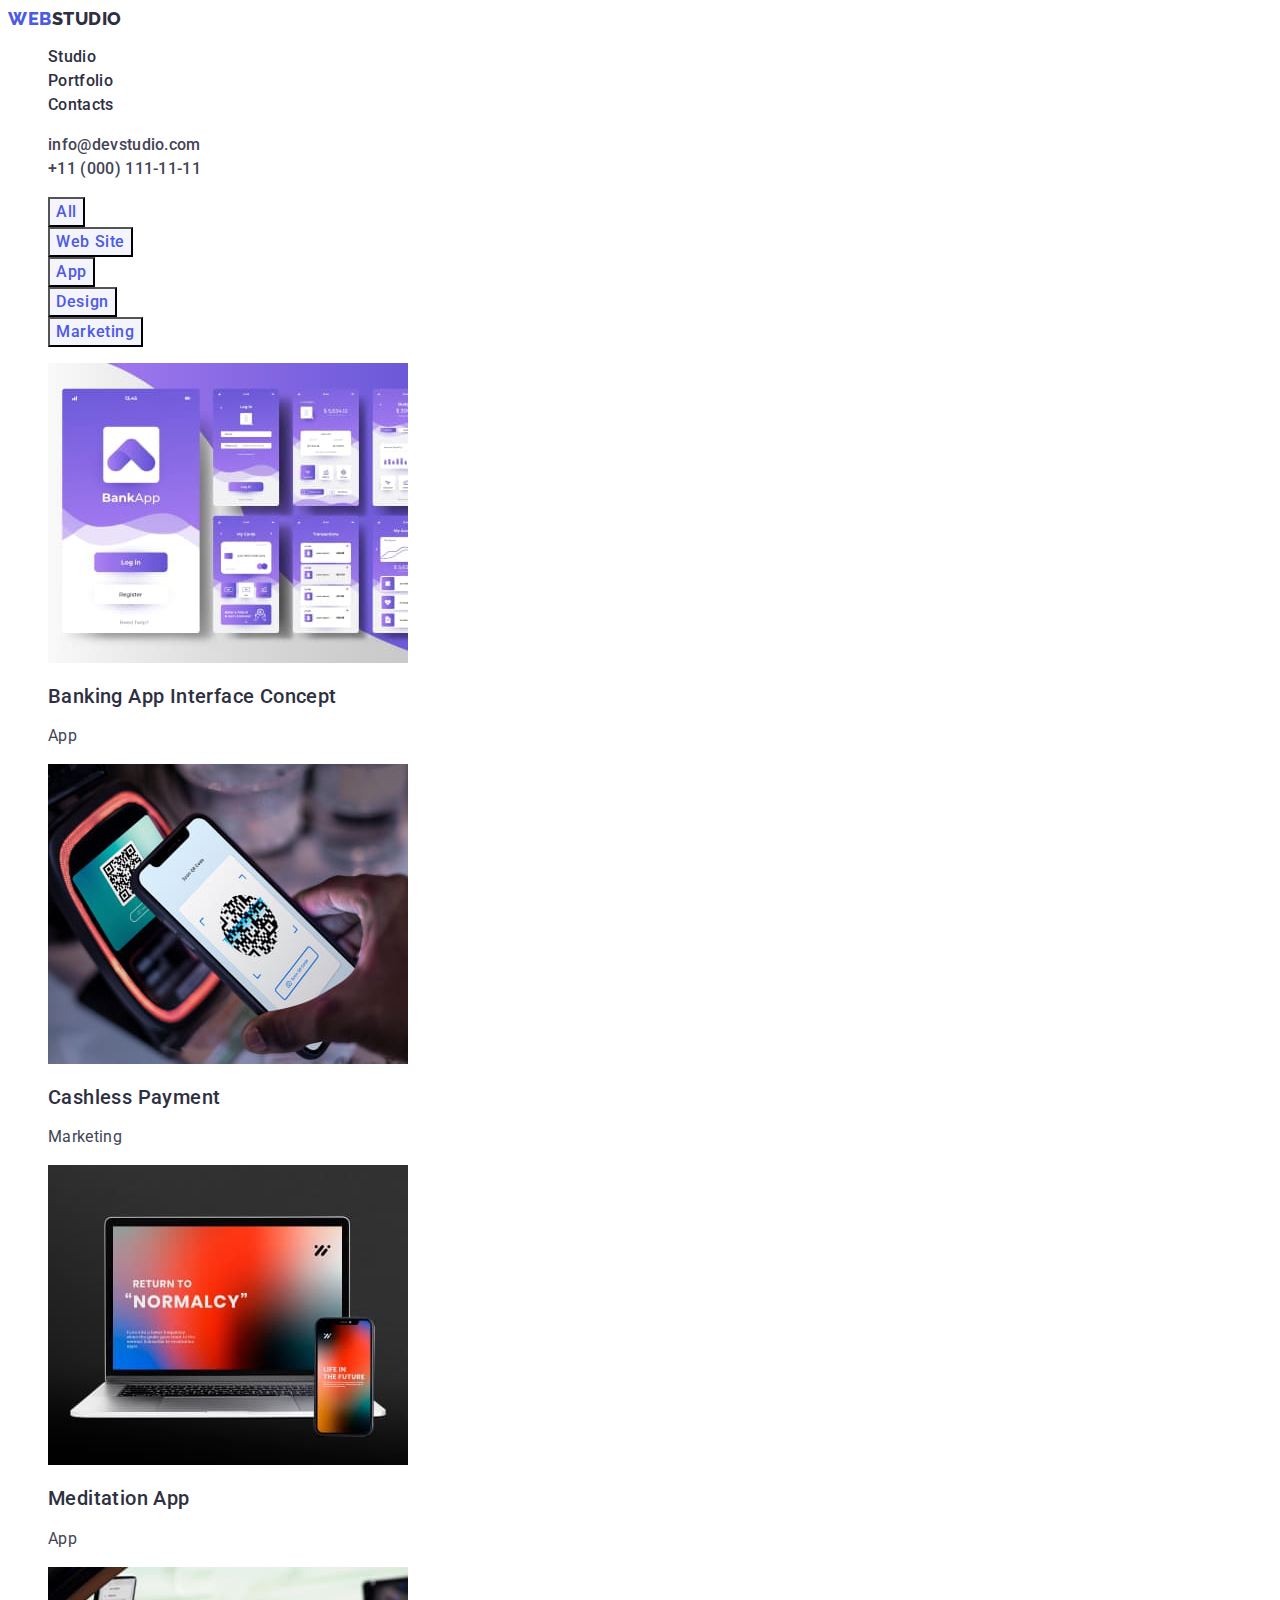
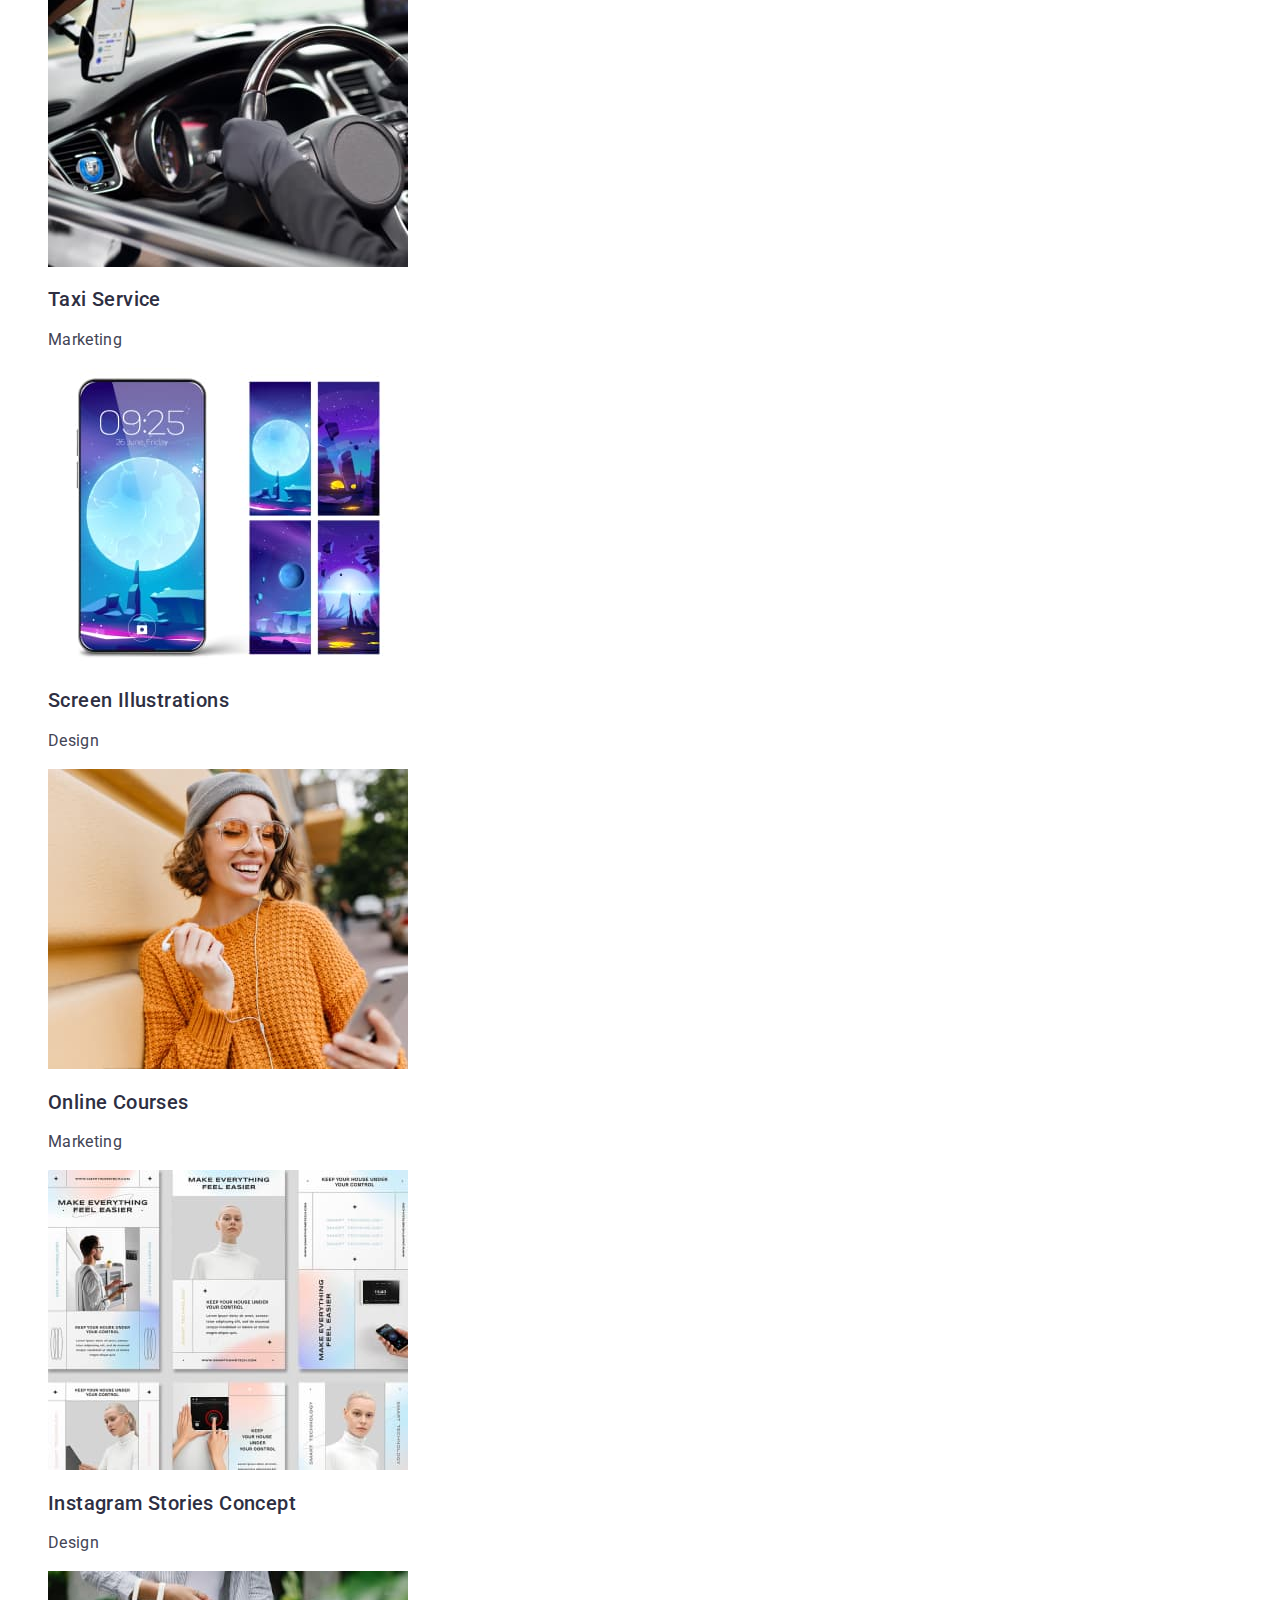
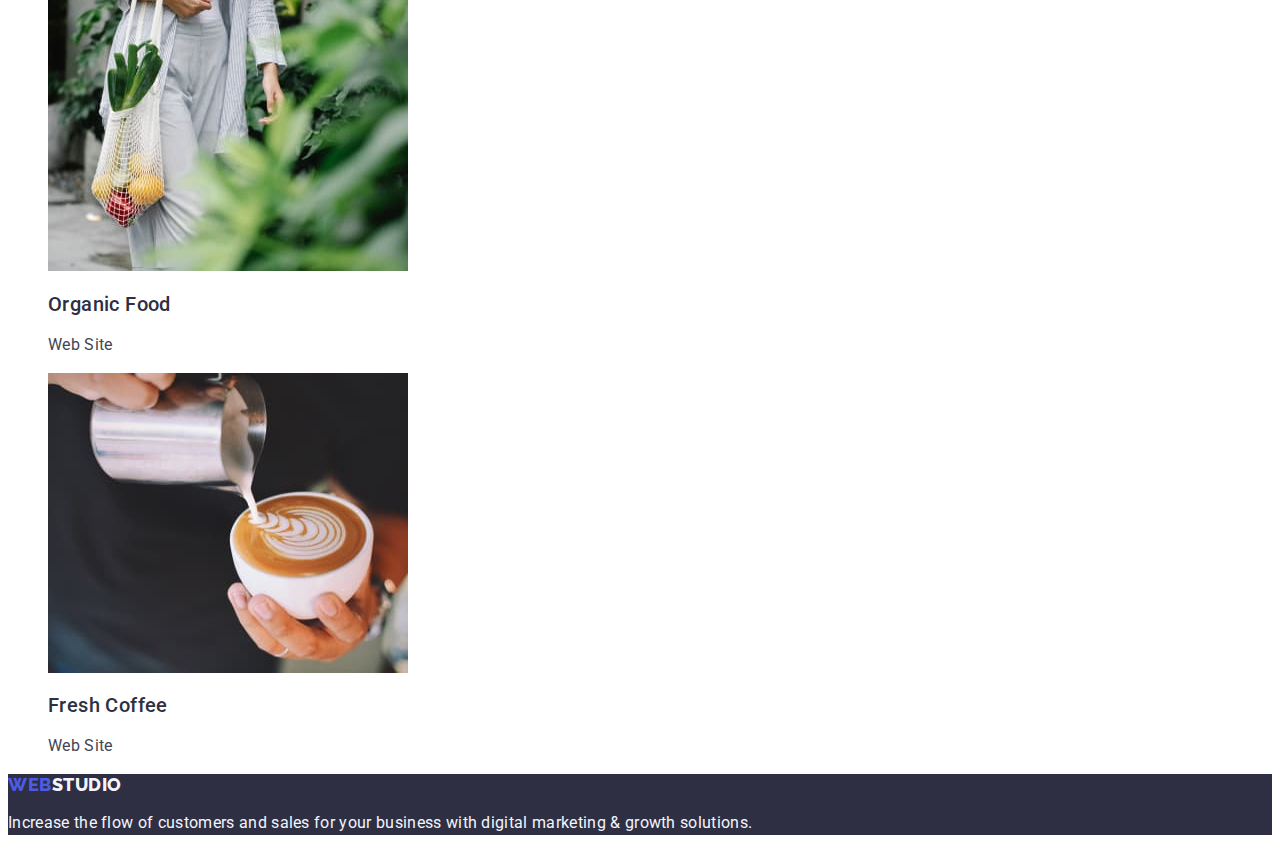
==== portfolio.html @ 26494730 "Initial commit" ====
<!DOCTYPE html>
 <html lang="en">

<head>
    <meta charset="UTF-8">
    <meta http-equiv="X-UA-Compatible" content="IE=edge">
    <meta name="viewport" content="width=device-width, initial-scale=1.0">
    <title>WebStudio</title>
    <link rel="stylesheet" href="./css/styles.css">
    <link rel="preconnect" href="https://fonts.googleapis.com">
    <link rel="preconnect" href="https://fonts.gstatic.com" crossorigin>
    <link
        href="https://fonts.googleapis.com/css2?family=Raleway:wght@800&family=Roboto:wght@400;500;700;900&display=swap"
        rel="stylesheet">
</head>

<body>
    <header>
        <nav>
            <a class="logotip link" href="./index.html">Web<span class="logotip-part-two">Studio</span></a>

            <ul class="list">
                <li>
                    <a class="menu-header link" href="./index.html">Studio</a>
                </li>
                <li>
                    <a class="menu-header link" href="./portfolio.html">Portfolio</a>
                </li>
                <li>
                    <a class="menu-header link" href="">Contacts</a>
                </li>
            </ul>
        </nav>

        <address class="kontakts">
            <ul class="list">
                <li>
                    <a class="kontakts-mail link menu-header" href="mailto:info@devstudio.com">info@devstudio.com</a>
                </li>
                <li>
                    <a class="kontakts-mail link menu-header" href="tel:+110001111111">+11 (000) 111-11-11</a>
                </li>
            </ul>
        </address>

    </header>

    <main>
        <section>
            <h1 hidden>Portfolio</h1>

            <ul class="list">
                <li><button class="button-tip" type="button">All</button></li>
                <li><button class="button-tip" type="button">Web Site</button></li>
                <li><button class="button-tip" type="button">App</button></li>
                <li><button class="button-tip" type="button">Design</button></li>
                <li><button class="button-tip" type="button">Marketing</button></li>
            </ul>

            <ul class="list">
                <li>
                    <a class="link" href="">
                    <img src="./images/img-1.jpg" width="360" alt="Banking App Interface Concept">
                    <h2 class="zagolov-three">Banking App Interface Concept</h2>
                    <p class="desk-portfolio">App</p>
                    </a>

                </li>
                <li>
                    <a class="link" href="">
                    <img src="./images/img-2.jpg" width="360" alt="Cashless Payment">
                    <h2 class="zagolov-three">Cashless Payment</h2>
                    <p class="desk-portfolio">Marketing</p>
                    </a>
                </li>
                <li>
                    <a class="link" href="">
                    <img src="./images/img-3.jpg" width="360" alt="Meditation App">
                    <h2 class="zagolov-three">Meditation App</h2>
                    <p class="desk-portfolio">App</p>
                    </a>
                </li>
                <li>
                    <a class="link" href="">
                    <img src="./images/img-4.jpg" width="360" alt="Taxi Service">
                    <h2 class="zagolov-three">Taxi Service</h2>
                    <p class="desk-portfolio">Marketing</p>
                    </a>
                </li>
                <li>
                    <a class="link" href="">
                    <img src="./images/img-5.jpg" width="360" alt="Screen Illustrations">
                    <h2 class="zagolov-three">Screen Illustrations</h2>
                    <p class="desk-portfolio">Design</p>
                    </a>
                </li>
                <li>
                    <a class="link" href="">
                    <img src="./images/img-6.jpg" width="360" alt="Online Courses">
                    <h2 class="zagolov-three">Online Courses</h2>
                    <p class="desk-portfolio">Marketing</p>
                    </a>
                </li>
                <li>
                    <a class="link" href="">
                    <img src="./images/img-7.jpg" width="360" alt="Instagram Stories Concept">
                    <h2 class="zagolov-three">Instagram Stories Concept</h2>
                    <p class="desk-portfolio">Design</p>
                    </a>
                </li>
                <li>
                    <a class="link" href="">
                    <img src="./images/img-8.jpg" width="360" alt="Organic Food">
                    <h2 class="zagolov-three">Organic Food</h2>
                    <p class="desk-portfolio">Web Site</p>
                    </a>
                </li>
                <li>
                    <a class="link" href="">
                    <img src="./images/img-9.jpg" width="360" alt="Fresh Coffee">
                    <h2 class="zagolov-three">Fresh Coffee</h2>
                    <p class="desk-portfolio">Web Site</p>
                   </a>
                </li>
            </ul>
        </section>
        
    </main>

    <footer class="footer">
        <a class="footer-logo link" href="./index.html">Web<span class="logo-footer-part-two">Studio</span></a>
        <p class="footer-text">
            Increase the flow of customers and sales for your business with digital marketing & growth solutions.
        </p>
    </footer>
</body>

</html>
---- css/styles.css ----
body {
  font-family: 'Roboto', sans-serif;
  background-color: #ffffff;
  color: var(--bc-text-deck);
}
:root {
  --logo-color1: #4d5ae5;
  --logo-color2: #2e2f42;
  --brand-color: #2e2f42;
  --bc-button: #f4f4fd;
  --bc-button-fover: #404bbf;
  --bc-button-text: #4d5ae5;
  --bc-button-text-hover: #ffffff;
  --background-footer-color: #2e2f42;
  --bc-footer-text: #f4f4fd;
  --bc-text-deck: #434455;
}
.list {
  list-style: none;
}
.link {
  text-decoration: none;
}

.logotip {
  color: var(--logo-color1);
  font-family: 'Raleway', sans-serif;
  font-style: normal;
  font-weight: 800;
  font-size: 18px;
  line-height: 1.17;
  letter-spacing: 0.03em;
  text-transform: uppercase;
}
.logotip-part-two {
  color: var(--logo-color2);
}

.menu-header {
  font-weight: 500;
  font-size: 16px;
  line-height: 1.5;
  letter-spacing: 0.02em;
  color: var(--brand-color);
}
.menu-header:hover,
.menu-header:focus {
  color: #404bbf;
}
.kontakts {
  font-style: normal;
}
.kontakts-mail {
  font-size: 16px;
  line-height: 1.5;
  letter-spacing: 0.02em;
  color: #434455;
}
.section-zakaz-service {
  background-color: var(--brand-color);
}
.zagolov-first {
  font-size: 56px;
  line-height: 1.07;
  text-align: center;
  letter-spacing: 0.02em;
  color: #ffffff;
}
.zagolov-two {
  font-size: 36px;
  line-height: 1.11;
  text-align: center;
  letter-spacing: 0.02em;
  text-transform: capitalize;
  color: var(--brand-color);
}
.button-main {
  background-color: #4d5ae5;
  font-family: 'Roboto', sans-serif;
  font-weight: 500;
  font-size: 16px;
  line-height: 1.5;
  letter-spacing: 0.04em;
  color: #ffffff;
}
.button-main:hover,
.button-main:focus {
  background-color: var(--bc-button-fover);
  cursor: pointer;
}
.zagolov-three {
  font-weight: 500;
  font-size: 20px;
  line-height: 1.2;
  letter-spacing: 0.02em;
  color: var(--brand-color);
}
.features-desc {
  font-size: 16px;
  line-height: 1.5;
  letter-spacing: 0.02em;
  color: var(--bc-text-deck);
}
.section-team {
  background-color: var(--bc-button);
}
.team-head {
  font-size: 36px;
  line-height: 1.11;
  text-align: center;
  letter-spacing: 0.02em;
  text-transform: capitalize;
  color: var(--brand-color);
}

.button-tip {
  font-family: 'Roboto', sans-serif;
  font-weight: 500;
  font-size: 16px;
  line-height: 1.5;
  letter-spacing: 0.04em;
  color: var(--bc-button-text);
  background-color: var(--bc-button);
}
.team-fon {
  background-color: #ffffff;
}
.button-tip:hover,
.button-tip:focus {
  color: var(--bc-button-text-hover);
  background-color: var(--bc-button-fover);
  cursor: pointer;
}

.desk-portfolio {
  font-size: 16px;
  line-height: 1.5;
  letter-spacing: 0.02em;
  color: var(--bc-text-deck);
}
.footer {
  background-color: var(--background-footer-color);
}
.footer-logo {
  font-family: 'Raleway', sans-serif;
  font-weight: 800;
  font-size: 18px;
  line-height: 1.17;
  letter-spacing: 0.03em;
  text-transform: uppercase;
  color: var(--logo-color1);
}
.logo-footer-part-two {
  color: var(--bc-footer-text);
}
.footer-text {
  line-height: 1.5;
  letter-spacing: 0.02em;
  color: var(--bc-footer-text);
}
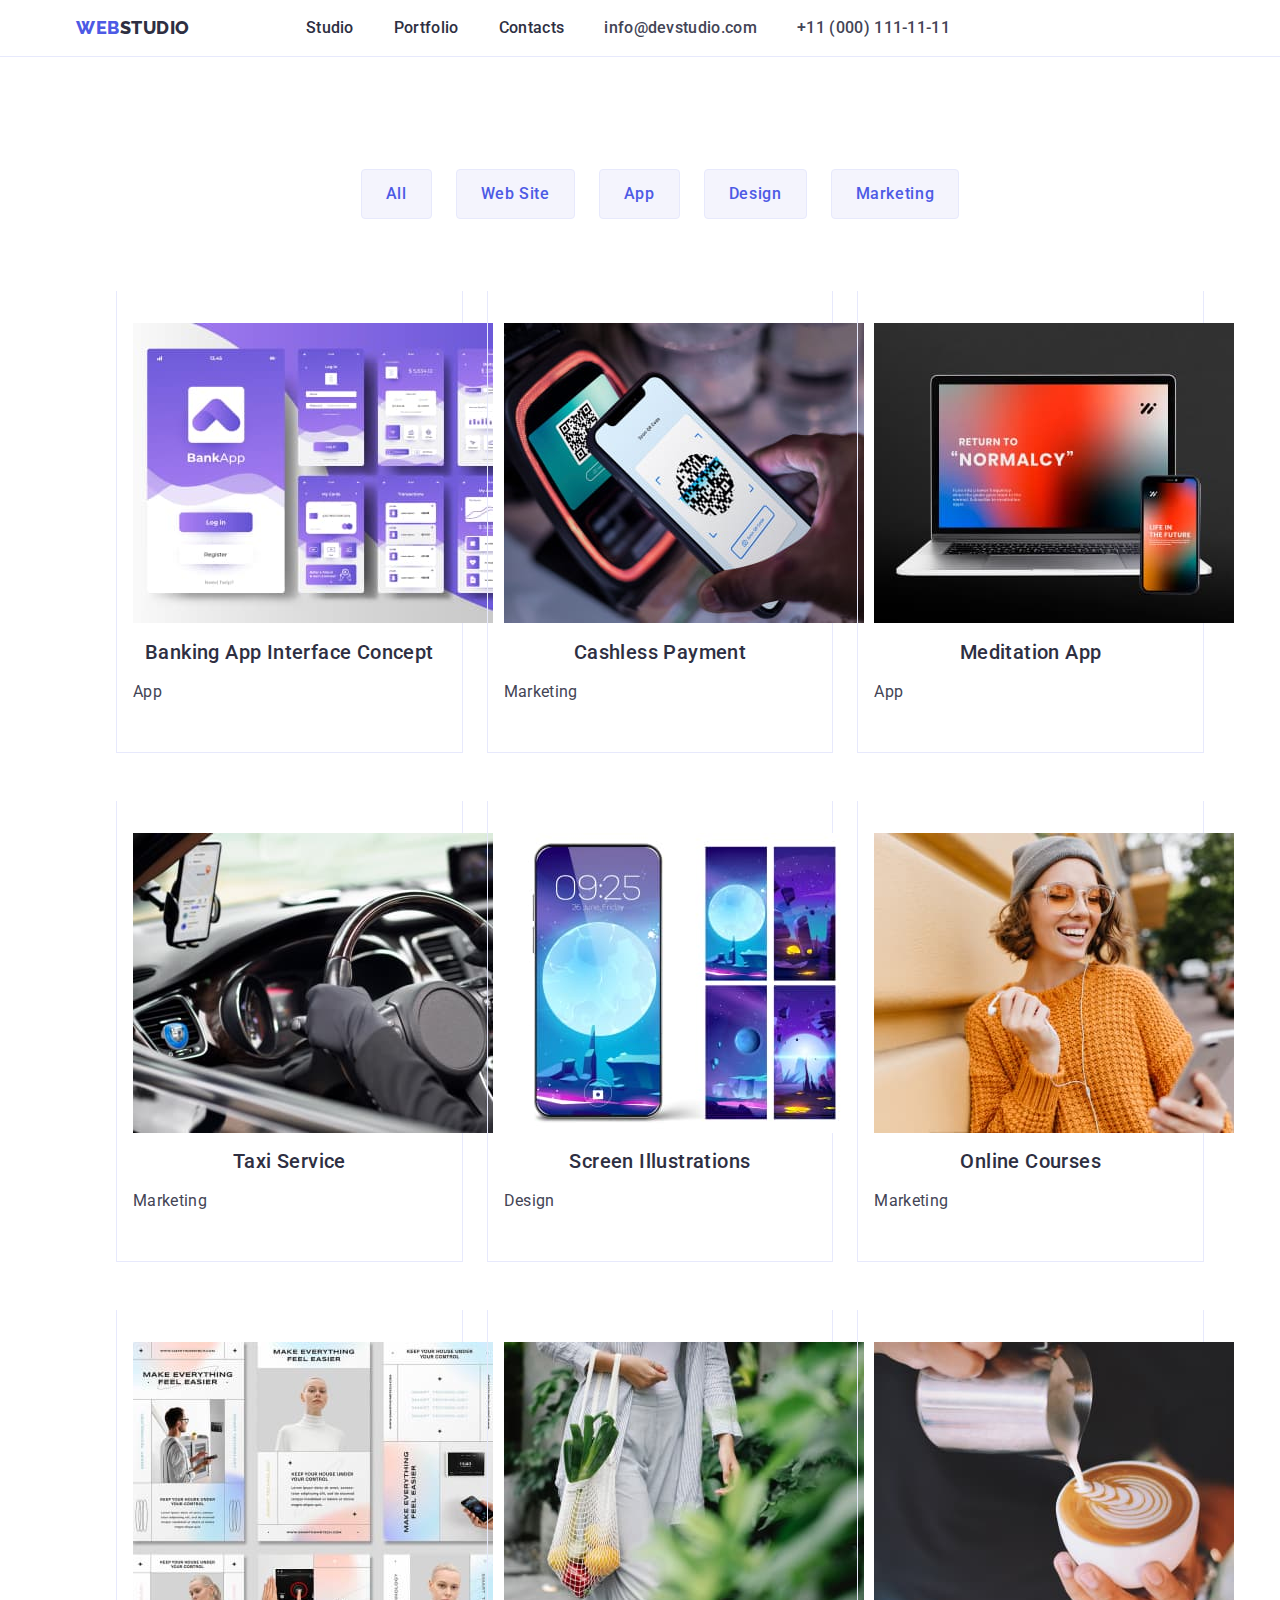
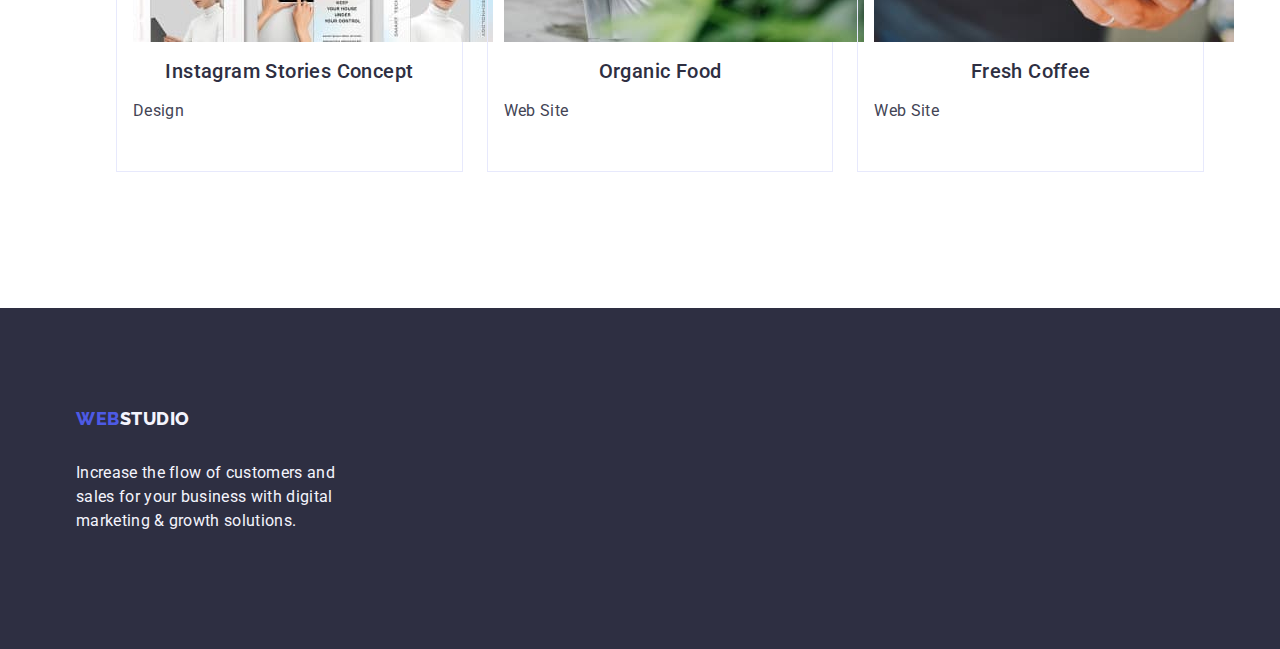
==== commit d8055dd3: "1" ====
--- a/portfolio.html
+++ b/portfolio.html
@@ -6,50 +6,54 @@
     <meta http-equiv="X-UA-Compatible" content="IE=edge">
     <meta name="viewport" content="width=device-width, initial-scale=1.0">
     <title>WebStudio</title>
+    <link rel="stylesheet" href="https://cdnjs.cloudflare.com/ajax/libs/modern-normalize/2.0.0/modern-normalize.min.css">
     <link rel="stylesheet" href="./css/styles.css">
     <link rel="preconnect" href="https://fonts.googleapis.com">
     <link rel="preconnect" href="https://fonts.gstatic.com" crossorigin>
-    <link
-        href="https://fonts.googleapis.com/css2?family=Raleway:wght@800&family=Roboto:wght@400;500;700;900&display=swap"
+    <link href="https://fonts.googleapis.com/css2?family=Raleway:wght@800&family=Roboto:wght@400;500;700;900&display=swap"
         rel="stylesheet">
 </head>
 
 <body>
-    <header>
-        <nav>
-            <a class="logotip link" href="./index.html">Web<span class="logotip-part-two">Studio</span></a>
-
-            <ul class="list">
-                <li>
-                    <a class="menu-header link" href="./index.html">Studio</a>
-                </li>
-                <li>
-                    <a class="menu-header link" href="./portfolio.html">Portfolio</a>
-                </li>
-                <li>
-                    <a class="menu-header link" href="">Contacts</a>
-                </li>
-            </ul>
-        </nav>
-
-        <address class="kontakts">
-            <ul class="list">
-                <li>
-                    <a class="kontakts-mail link menu-header" href="mailto:info@devstudio.com">info@devstudio.com</a>
-                </li>
-                <li>
-                    <a class="kontakts-mail link menu-header" href="tel:+110001111111">+11 (000) 111-11-11</a>
-                </li>
-            </ul>
-        </address>
-
+    <header class="header">
+        <div class="header-div container">
+            <nav class="header-div-nav">
+                <a class="logotip link" href="./index.html">Web<span class="logotip-part-two">Studio</span></a>
+    
+                <ul class="menu-main list">
+                    <li>
+                        <a class="menu-header link" href="./index.html">Studio</a>
+                    </li>
+                    <li>
+                        <a class="menu-header link" href="./portfolio.html">Portfolio</a>
+                    </li>
+                    <li>
+                        <a class="menu-header link" href="">Contacts</a>
+                    </li>
+                </ul>
+            </nav>
+    
+            <address class="kontakts">
+                <ul class="menu-main list">
+                    <li>
+                        <a class="kontakts-mail link menu-header" href="mailto:info@devstudio.com">info@devstudio.com</a>
+                    </li>
+                    <li>
+                        <a class="kontakts-mail link menu-header" href="tel:+110001111111">+11 (000) 111-11-11</a>
+                    </li>
+                </ul>
+            </address>
+        </div>
     </header>
 
     <main>
-        <section>
-            <h1 hidden>Portfolio</h1>
+        <section class="section-portfolio">
+            <div class="container">
 
-            <ul class="list">
+           
+            <h1 class="visually-hidden">Portfolio</h1>
+
+            <ul class="section-portfolio-filtr list">
                 <li><button class="button-tip" type="button">All</button></li>
                 <li><button class="button-tip" type="button">Web Site</button></li>
                 <li><button class="button-tip" type="button">App</button></li>
@@ -57,81 +61,102 @@
                 <li><button class="button-tip" type="button">Marketing</button></li>
             </ul>
 
-            <ul class="list">
-                <li>
+            <ul class="portfolio-list list">
+                <li class="portfolio-list-li">
                     <a class="link" href="">
+                        <div class="portfolio-link">
                     <img src="./images/img-1.jpg" width="360" alt="Banking App Interface Concept">
                     <h2 class="zagolov-three">Banking App Interface Concept</h2>
                     <p class="desk-portfolio">App</p>
+                    </div>
                     </a>
 
                 </li>
-                <li>
+                <li class="portfolio-list-li">
                     <a class="link" href="">
+                        <div class="portfolio-link">
                     <img src="./images/img-2.jpg" width="360" alt="Cashless Payment">
                     <h2 class="zagolov-three">Cashless Payment</h2>
                     <p class="desk-portfolio">Marketing</p>
+                    </div>
                     </a>
                 </li>
-                <li>
+                <li class="portfolio-list-li">
                     <a class="link" href="">
+                        <div class="portfolio-link">
                     <img src="./images/img-3.jpg" width="360" alt="Meditation App">
                     <h2 class="zagolov-three">Meditation App</h2>
                     <p class="desk-portfolio">App</p>
+                    </div>
                     </a>
                 </li>
-                <li>
+                <li class="portfolio-list-li">
                     <a class="link" href="">
+                        <div class="portfolio-link">
                     <img src="./images/img-4.jpg" width="360" alt="Taxi Service">
                     <h2 class="zagolov-three">Taxi Service</h2>
                     <p class="desk-portfolio">Marketing</p>
+                    </div>
                     </a>
                 </li>
-                <li>
+                <li class="portfolio-list-li">
                     <a class="link" href="">
+                        <div class="portfolio-link">
                     <img src="./images/img-5.jpg" width="360" alt="Screen Illustrations">
                     <h2 class="zagolov-three">Screen Illustrations</h2>
                     <p class="desk-portfolio">Design</p>
+                    </div>
                     </a>
                 </li>
-                <li>
+                <li class="portfolio-list-li">
                     <a class="link" href="">
+                        <div class="portfolio-link">
                     <img src="./images/img-6.jpg" width="360" alt="Online Courses">
                     <h2 class="zagolov-three">Online Courses</h2>
                     <p class="desk-portfolio">Marketing</p>
+                    </div>
                     </a>
                 </li>
-                <li>
+                <li class="portfolio-list-li">
                     <a class="link" href="">
+                        <div class="portfolio-link">
                     <img src="./images/img-7.jpg" width="360" alt="Instagram Stories Concept">
                     <h2 class="zagolov-three">Instagram Stories Concept</h2>
                     <p class="desk-portfolio">Design</p>
+                    </div>
                     </a>
                 </li>
-                <li>
+                <li class="portfolio-list-li">
                     <a class="link" href="">
+                        <div class="portfolio-link">
                     <img src="./images/img-8.jpg" width="360" alt="Organic Food">
                     <h2 class="zagolov-three">Organic Food</h2>
                     <p class="desk-portfolio">Web Site</p>
+                    </div>
                     </a>
                 </li>
-                <li>
+                <li class="portfolio-list-li">
                     <a class="link" href="">
+                        <div class="portfolio-link">
                     <img src="./images/img-9.jpg" width="360" alt="Fresh Coffee">
                     <h2 class="zagolov-three">Fresh Coffee</h2>
                     <p class="desk-portfolio">Web Site</p>
+                    </div>
                    </a>
                 </li>
             </ul>
+            </div>  
         </section>
         
     </main>
 
     <footer class="footer">
-        <a class="footer-logo link" href="./index.html">Web<span class="logo-footer-part-two">Studio</span></a>
-        <p class="footer-text">
-            Increase the flow of customers and sales for your business with digital marketing & growth solutions.
-        </p>
+        <div class="container">
+            <a class="footer-logo link" href="./index.html">Web<span class="logo-footer-part-two">Studio</span></a>
+            <p class="footer-text">
+                Increase the flow of customers and sales for your business with digital marketing & growth solutions.
+            </p>
+        </div>
     </footer>
 </body>
 
--- a/css/styles.css
+++ b/css/styles.css
@@ -15,13 +15,35 @@
   --bc-footer-text: #f4f4fd;
   --bc-text-deck: #434455;
 }
+img {
+  display: block;
+}
 .list {
   list-style: none;
 }
 .link {
   text-decoration: none;
 }
-
+.container {
+  width: 1158px;
+  margin: 0 auto;
+  padding: 0 15px;
+}
+/**
+  |============================
+  | header
+  |============================
+*/
+.header {
+  border-bottom: 1px solid #e7e9fc;
+}
+.header-div {
+  display: flex;
+}
+.header-div-nav {
+  display: flex;
+  align-items: center;
+}
 .logotip {
   color: var(--logo-color1);
   font-family: 'Raleway', sans-serif;
@@ -31,17 +53,22 @@
   line-height: 1.17;
   letter-spacing: 0.03em;
   text-transform: uppercase;
+  margin-right: 76px;
 }
 .logotip-part-two {
   color: var(--logo-color2);
 }
-
+.menu-main {
+  display: flex;
+  gap: 40px;
+}
 .menu-header {
   font-weight: 500;
   font-size: 16px;
   line-height: 1.5;
   letter-spacing: 0.02em;
   color: var(--brand-color);
+  padding: 24px 0;
 }
 .menu-header:hover,
 .menu-header:focus {
@@ -56,8 +83,15 @@
   letter-spacing: 0.02em;
   color: #434455;
 }
+
+/**
+  |============================
+  | First section
+  |============================
+*/
 .section-zakaz-service {
   background-color: var(--brand-color);
+  padding: 188px 0;
 }
 .zagolov-first {
   font-size: 56px;
@@ -65,15 +99,9 @@
   text-align: center;
   letter-spacing: 0.02em;
   color: #ffffff;
-}
-.zagolov-two {
-  font-size: 36px;
-  line-height: 1.11;
-  text-align: center;
-  letter-spacing: 0.02em;
-  text-transform: capitalize;
-  color: var(--brand-color);
-}
+  max-width: 496px;
+}
+
 .button-main {
   background-color: #4d5ae5;
   font-family: 'Roboto', sans-serif;
@@ -82,27 +110,106 @@
   line-height: 1.5;
   letter-spacing: 0.04em;
   color: #ffffff;
+  display: block;
+  min-width: 169px;
+  height: 56px;
+  border: none;
+  border-radius: 4px;
+  cursor: pointer;
 }
 .button-main:hover,
 .button-main:focus {
   background-color: var(--bc-button-fover);
   cursor: pointer;
 }
+/**
+  |============================
+  | Second section
+  |============================
+*/
+.section-features {
+  padding: 120px 0;
+}
+.visually-hidden {
+  position: absolute;
+  width: 1px;
+  height: 1px;
+  margin: -1px;
+  border: 0;
+  padding: 0;
+  white-space: nowrap;
+  clip-path: inset(100%);
+  clip: rect(0 0 0 0);
+  overflow: hidden;
+}
+.section-features-list {
+  display: flex;
+  gap: 24px;
+}
+.secfeat-list-li {
+  width: calc((100% - 72px) / 4);
+}
 .zagolov-three {
   font-weight: 500;
   font-size: 20px;
   line-height: 1.2;
   letter-spacing: 0.02em;
   color: var(--brand-color);
+  margin-bottom: 8px;
+  text-align: center;
 }
 .features-desc {
   font-size: 16px;
   line-height: 1.5;
   letter-spacing: 0.02em;
   color: var(--bc-text-deck);
-}
+  text-align: center;
+  margin-bottom: 8px;
+}
+/**
+  |============================
+  | 3 section
+  |============================
+*/
+.section-doing {
+  padding-bottom: 120px;
+}
+.zagolov-two {
+  font-size: 36px;
+  line-height: 1.11;
+  text-align: center;
+  letter-spacing: 0.02em;
+  text-transform: capitalize;
+  color: var(--brand-color);
+  margin-bottom: 72px;
+}
+.section-doing-list {
+  display: flex;
+  gap: 24px;
+}
+.section-doing-list-li {
+  width: calc((100% - 48px) / 3);
+}
+/**
+  |============================
+  | 4 section team
+  |============================
+*/
+
 .section-team {
   background-color: var(--bc-button);
+  padding: 120px 0;
+}
+.section-team-list {
+  display: flex;
+  gap: 24px;
+}
+.section-team-list-li {
+  width: calc((100% - 72px) / 4);
+  border-radius: 0px 0px 4px 4px;
+}
+.team-card {
+  padding: 32px 16px;
 }
 .team-head {
   font-size: 36px;
@@ -112,7 +219,11 @@
   text-transform: capitalize;
   color: var(--brand-color);
 }
-
+/**
+  |============================
+  | 
+  |============================
+*/
 .button-tip {
   font-family: 'Roboto', sans-serif;
   font-weight: 500;
@@ -121,6 +232,9 @@
   letter-spacing: 0.04em;
   color: var(--bc-button-text);
   background-color: var(--bc-button);
+  padding: 12px 24px;
+  border: 1px solid #e7e9fc;
+  border-radius: 4px;
 }
 .team-fon {
   background-color: #ffffff;
@@ -130,6 +244,7 @@
   color: var(--bc-button-text-hover);
   background-color: var(--bc-button-fover);
   cursor: pointer;
+  border: 1px solid transparent;
 }
 
 .desk-portfolio {
@@ -138,7 +253,42 @@
   letter-spacing: 0.02em;
   color: var(--bc-text-deck);
 }
+/**
+  |============================
+  | portfolio
+  |============================
+*/
+.section-portfolio {
+  padding-top: 96px;
+  padding-bottom: 120px;
+}
+.section-portfolio-filtr {
+  display: flex;
+  justify-content: center;
+  gap: 24px;
+  margin-bottom: 72px;
+}
+.portfolio-list {
+  display: flex;
+  flex-wrap: wrap;
+  column-gap: 24px;
+  row-gap: 48px;
+}
+.portfolio-list-li {
+  width: calc((100% - 48px) / 3);
+}
+.portfolio-link {
+  padding: 32px 16px;
+  border: 1px solid #e7e9fc;
+  border-top: none;
+}
+/**
+  |============================
+  | footer
+  |============================
+*/
 .footer {
+  padding: 100px 0;
   background-color: var(--background-footer-color);
 }
 .footer-logo {
@@ -149,6 +299,8 @@
   letter-spacing: 0.03em;
   text-transform: uppercase;
   color: var(--logo-color1);
+  display: inline-block;
+  margin-bottom: 16px;
 }
 .logo-footer-part-two {
   color: var(--bc-footer-text);
@@ -157,4 +309,5 @@
   line-height: 1.5;
   letter-spacing: 0.02em;
   color: var(--bc-footer-text);
-}
+  max-width: 264px;
+}
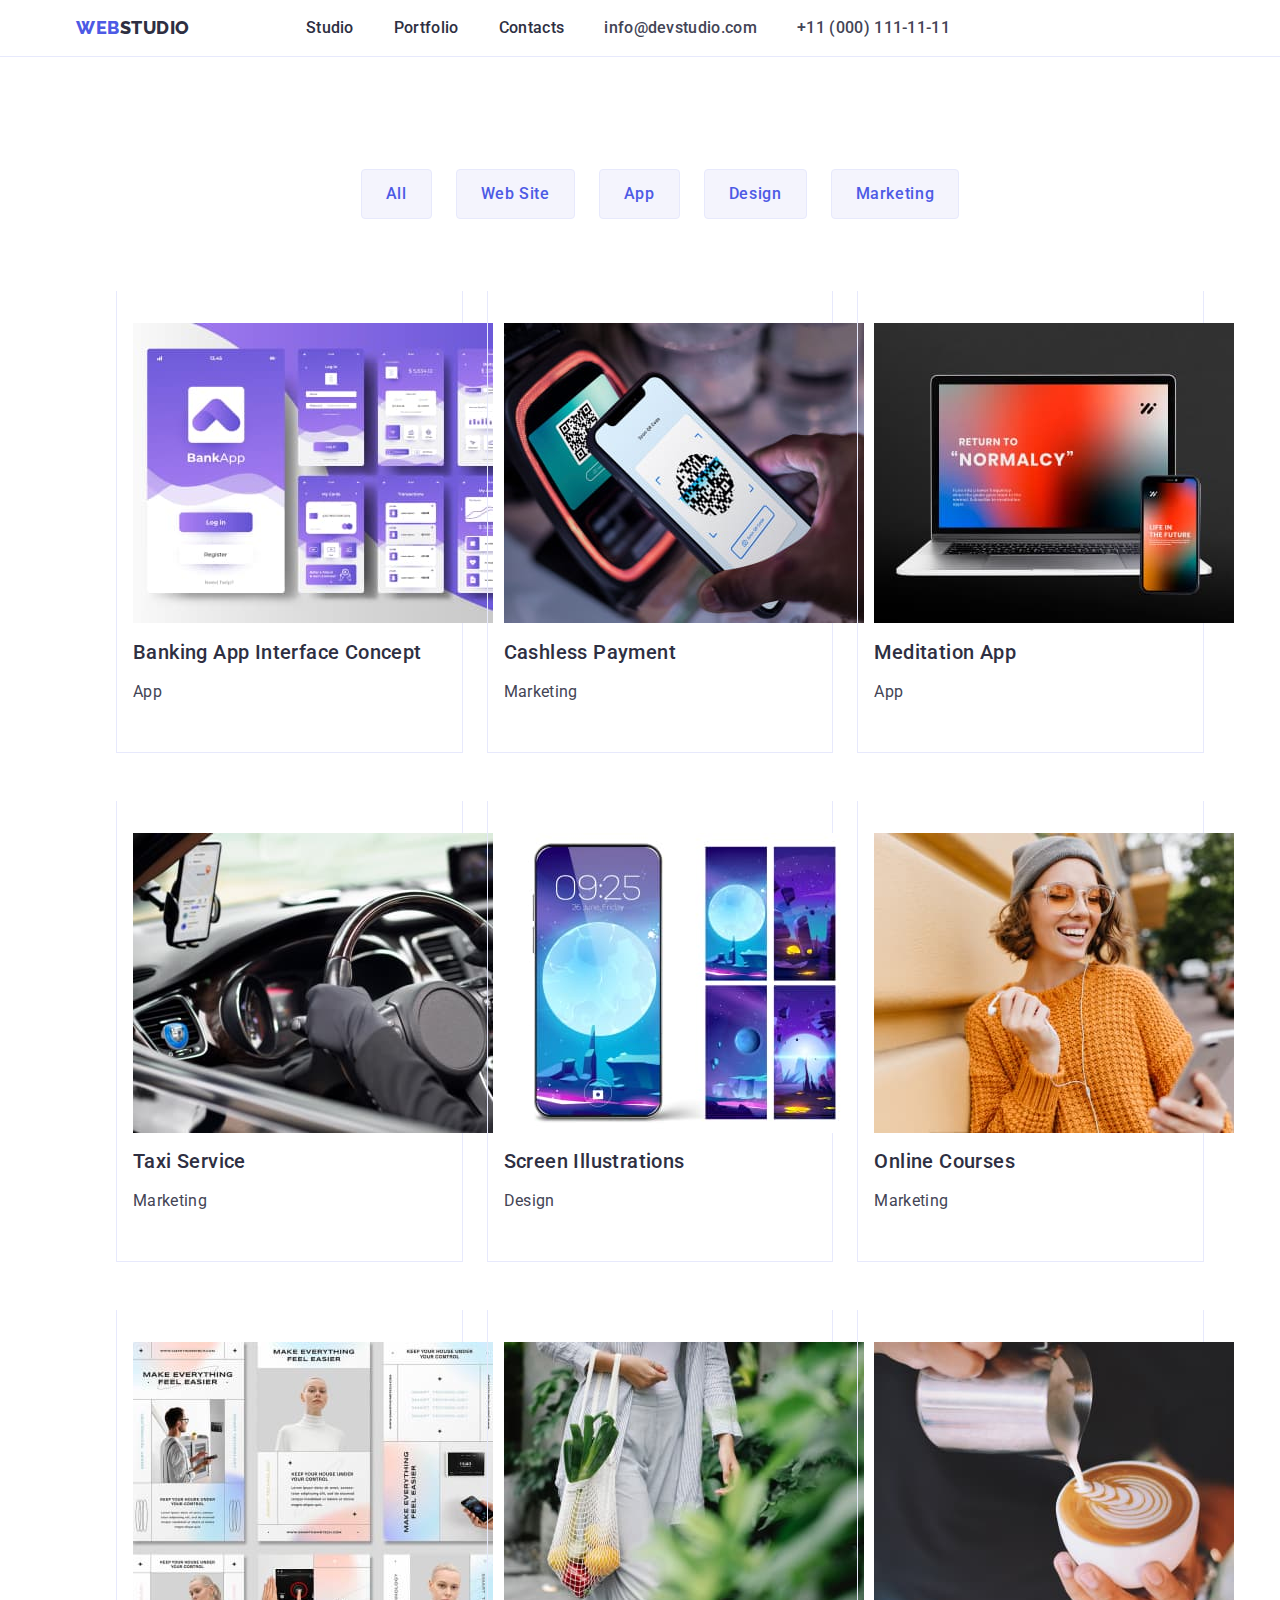
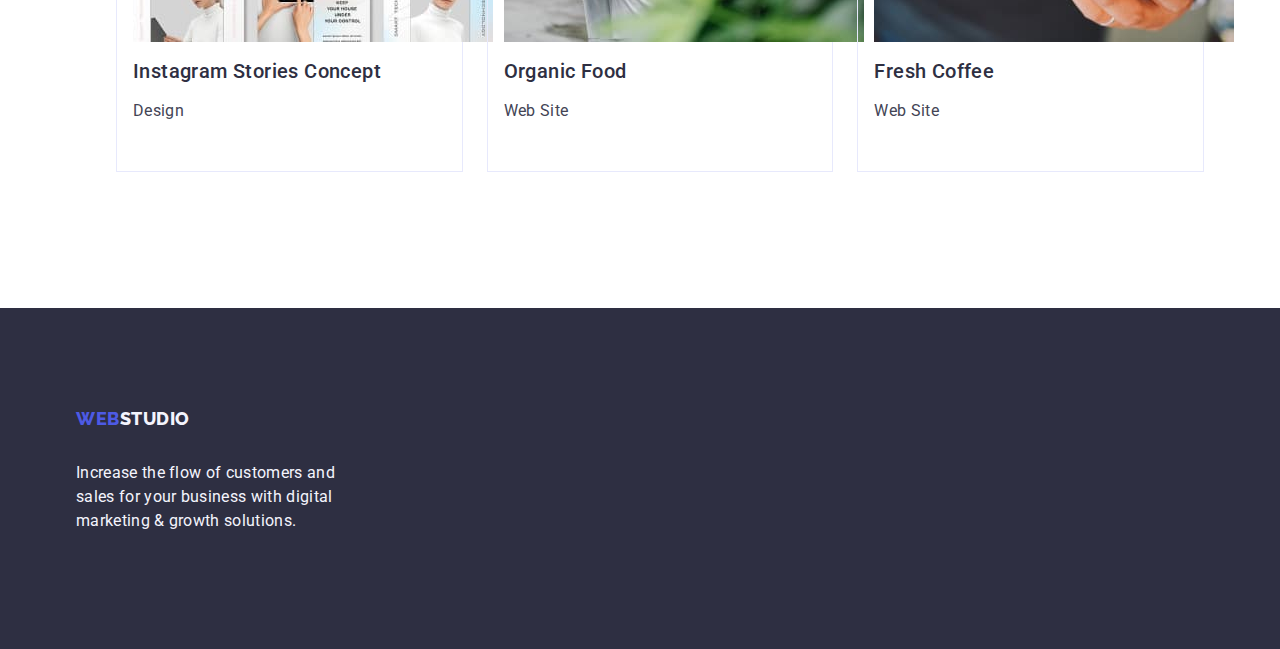
==== commit 8225610f: "2" ====
--- a/portfolio.html
+++ b/portfolio.html
@@ -63,20 +63,20 @@
 
             <ul class="portfolio-list list">
                 <li class="portfolio-list-li">
+                    
                     <a class="link" href="">
-                        <div class="portfolio-link">
+                     <div class="portfolio-link">
                     <img src="./images/img-1.jpg" width="360" alt="Banking App Interface Concept">
-                    <h2 class="zagolov-three">Banking App Interface Concept</h2>
+                    <h2 class="portfolio-name">Banking App Interface Concept</h2>
                     <p class="desk-portfolio">App</p>
                     </div>
                     </a>
-
                 </li>
                 <li class="portfolio-list-li">
                     <a class="link" href="">
                         <div class="portfolio-link">
                     <img src="./images/img-2.jpg" width="360" alt="Cashless Payment">
-                    <h2 class="zagolov-three">Cashless Payment</h2>
+                    <h2 class="portfolio-name">Cashless Payment</h2>
                     <p class="desk-portfolio">Marketing</p>
                     </div>
                     </a>
@@ -85,7 +85,7 @@
                     <a class="link" href="">
                         <div class="portfolio-link">
                     <img src="./images/img-3.jpg" width="360" alt="Meditation App">
-                    <h2 class="zagolov-three">Meditation App</h2>
+                    <h2 class="portfolio-name">Meditation App</h2>
                     <p class="desk-portfolio">App</p>
                     </div>
                     </a>
@@ -94,7 +94,7 @@
                     <a class="link" href="">
                         <div class="portfolio-link">
                     <img src="./images/img-4.jpg" width="360" alt="Taxi Service">
-                    <h2 class="zagolov-three">Taxi Service</h2>
+                    <h2 class="portfolio-name">Taxi Service</h2>
                     <p class="desk-portfolio">Marketing</p>
                     </div>
                     </a>
@@ -103,7 +103,7 @@
                     <a class="link" href="">
                         <div class="portfolio-link">
                     <img src="./images/img-5.jpg" width="360" alt="Screen Illustrations">
-                    <h2 class="zagolov-three">Screen Illustrations</h2>
+                    <h2 class="portfolio-name">Screen Illustrations</h2>
                     <p class="desk-portfolio">Design</p>
                     </div>
                     </a>
@@ -112,7 +112,7 @@
                     <a class="link" href="">
                         <div class="portfolio-link">
                     <img src="./images/img-6.jpg" width="360" alt="Online Courses">
-                    <h2 class="zagolov-three">Online Courses</h2>
+                    <h2 class="portfolio-name">Online Courses</h2>
                     <p class="desk-portfolio">Marketing</p>
                     </div>
                     </a>
@@ -121,7 +121,7 @@
                     <a class="link" href="">
                         <div class="portfolio-link">
                     <img src="./images/img-7.jpg" width="360" alt="Instagram Stories Concept">
-                    <h2 class="zagolov-three">Instagram Stories Concept</h2>
+                    <h2 class="portfolio-name">Instagram Stories Concept</h2>
                     <p class="desk-portfolio">Design</p>
                     </div>
                     </a>
@@ -130,7 +130,7 @@
                     <a class="link" href="">
                         <div class="portfolio-link">
                     <img src="./images/img-8.jpg" width="360" alt="Organic Food">
-                    <h2 class="zagolov-three">Organic Food</h2>
+                    <h2 class="portfolio-name">Organic Food</h2>
                     <p class="desk-portfolio">Web Site</p>
                     </div>
                     </a>
@@ -139,7 +139,7 @@
                     <a class="link" href="">
                         <div class="portfolio-link">
                     <img src="./images/img-9.jpg" width="360" alt="Fresh Coffee">
-                    <h2 class="zagolov-three">Fresh Coffee</h2>
+                    <h2 class="portfolio-name">Fresh Coffee</h2>
                     <p class="desk-portfolio">Web Site</p>
                     </div>
                    </a>
--- a/css/styles.css
+++ b/css/styles.css
@@ -93,7 +93,7 @@
   background-color: var(--brand-color);
   padding: 188px 0;
 }
-.zagolov-first {
+.zakaz-service-name {
   font-size: 56px;
   line-height: 1.07;
   text-align: center;
@@ -124,7 +124,7 @@
 }
 /**
   |============================
-  | Second section
+  | Second section section-features
   |============================
 */
 .section-features {
@@ -149,32 +149,30 @@
 .secfeat-list-li {
   width: calc((100% - 72px) / 4);
 }
-.zagolov-three {
+.feature-name {
   font-weight: 500;
   font-size: 20px;
   line-height: 1.2;
   letter-spacing: 0.02em;
   color: var(--brand-color);
   margin-bottom: 8px;
-  text-align: center;
-}
-.features-desc {
+}
+.feature-desc {
   font-size: 16px;
   line-height: 1.5;
   letter-spacing: 0.02em;
   color: var(--bc-text-deck);
-  text-align: center;
-  margin-bottom: 8px;
-}
-/**
-  |============================
-  | 3 section
+  margin-bottom: 8px;
+}
+/**
+  |============================
+  | 3 section section-doing
   |============================
 */
 .section-doing {
   padding-bottom: 120px;
 }
-.zagolov-two {
+.doing-name-section {
   font-size: 36px;
   line-height: 1.11;
   text-align: center;
@@ -219,6 +217,24 @@
   text-transform: capitalize;
   color: var(--brand-color);
 }
+.team-name {
+  font-weight: 500;
+  font-size: 20px;
+  line-height: 1.2;
+  letter-spacing: 0.02em;
+  color: var(--brand-color);
+  margin-bottom: 8px;
+  text-align: center;
+}
+.team-desc {
+  font-size: 16px;
+  line-height: 1.5;
+  letter-spacing: 0.02em;
+  color: var(--bc-text-deck);
+  text-align: center;
+  margin-bottom: 8px;
+}
+
 /**
   |============================
   | 
@@ -281,6 +297,14 @@
   padding: 32px 16px;
   border: 1px solid #e7e9fc;
   border-top: none;
+}
+.portfolio-name {
+  font-weight: 500;
+  font-size: 20px;
+  line-height: 1.2;
+  letter-spacing: 0.02em;
+  color: var(--brand-color);
+  margin-bottom: 8px;
 }
 /**
   |============================
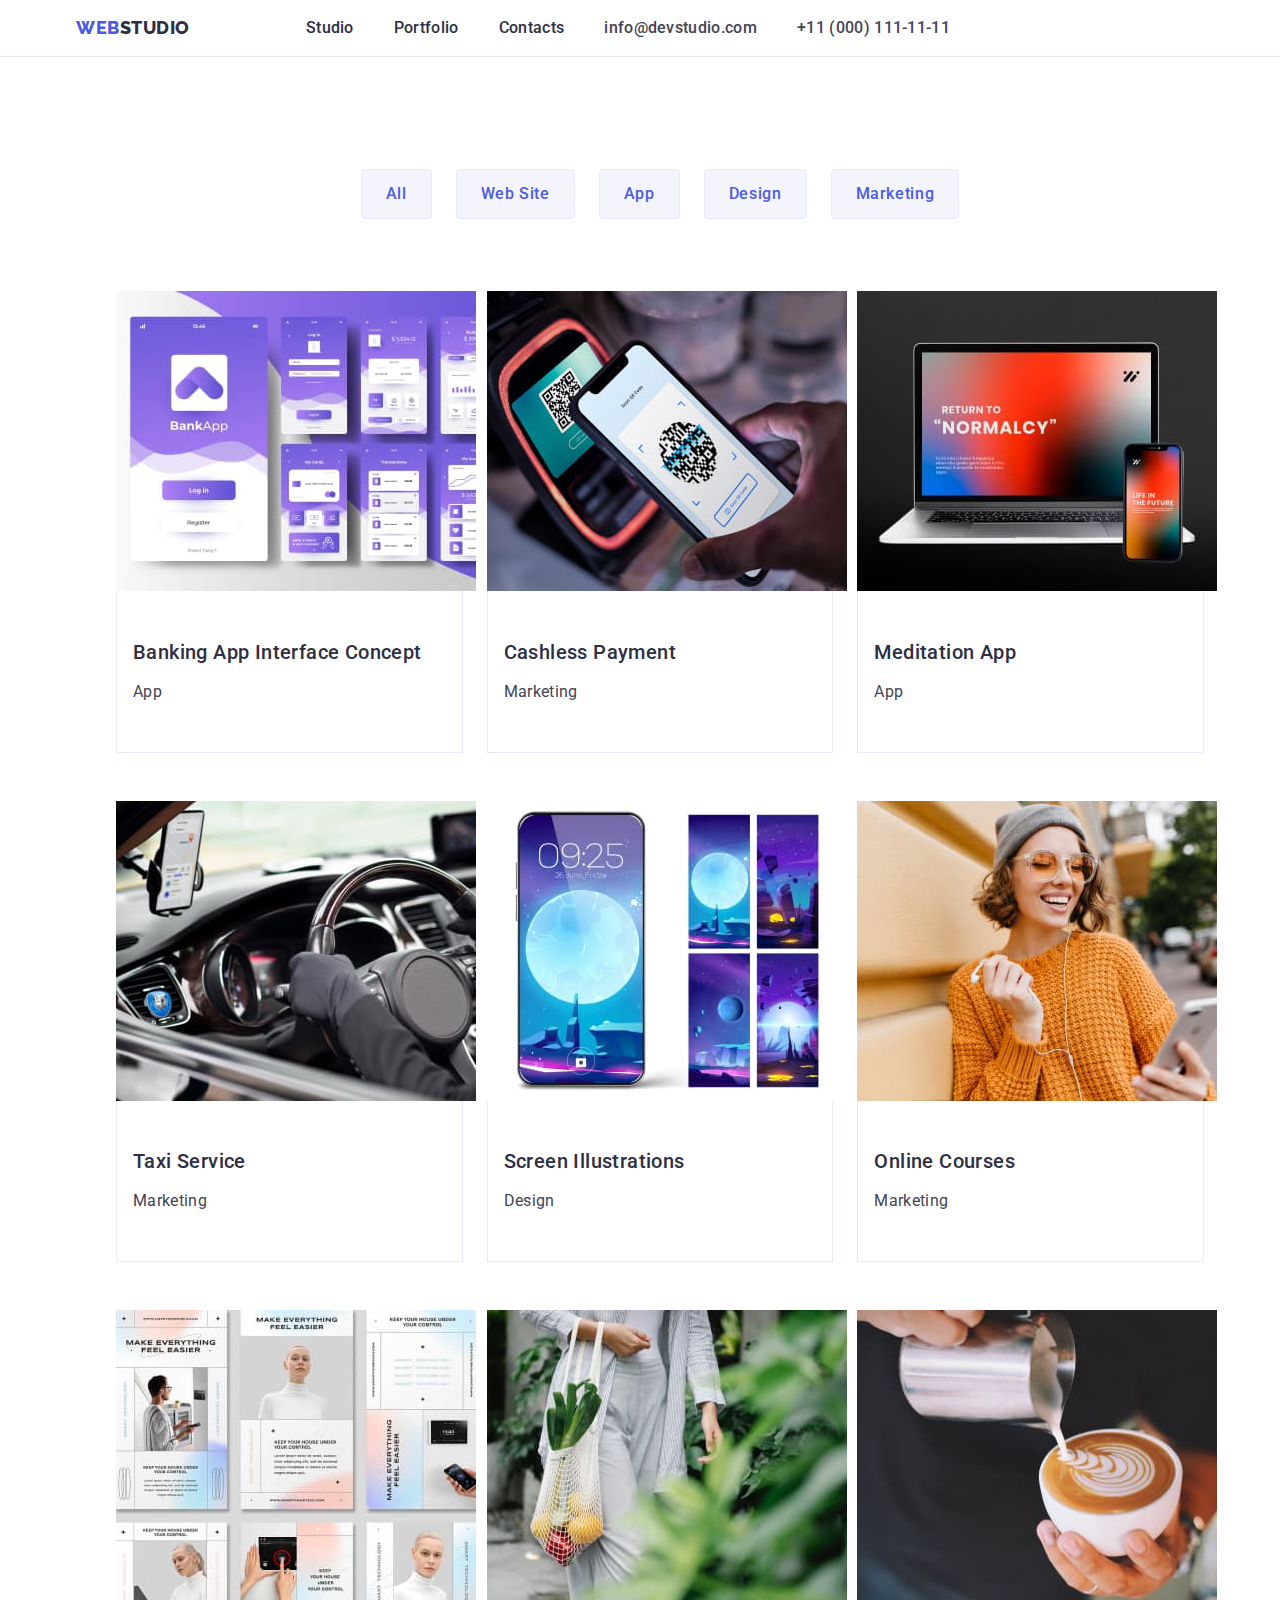
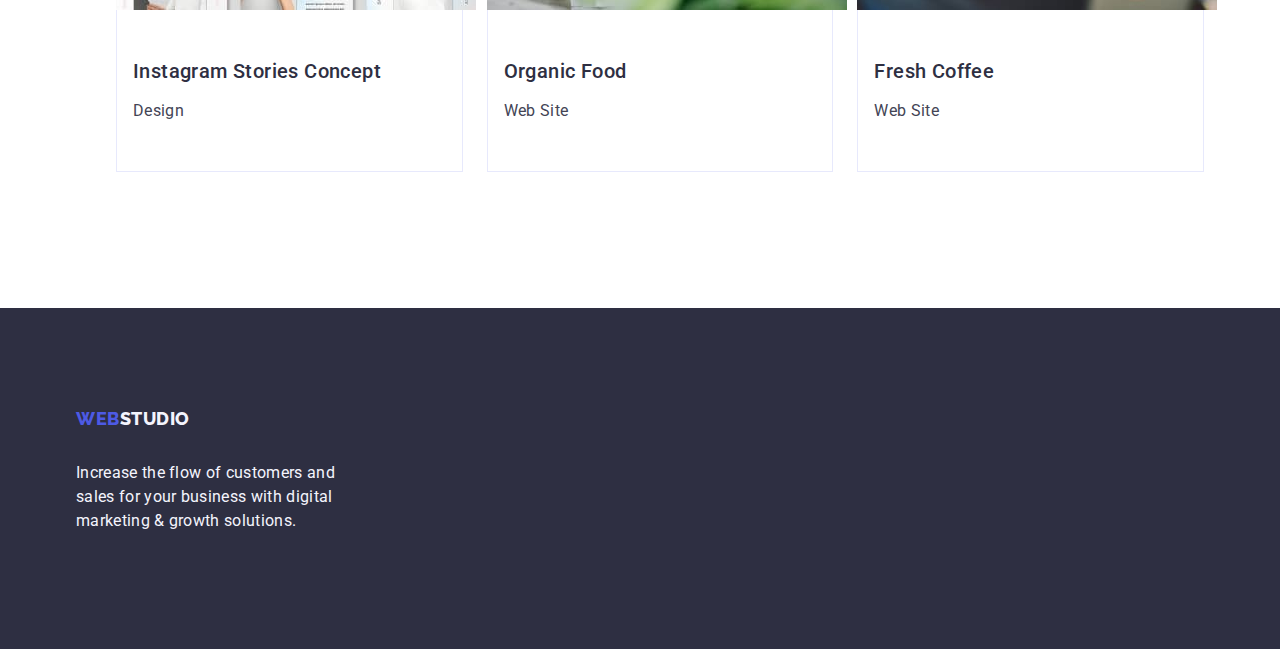
==== commit d528f241: "12" ====
--- a/portfolio.html
+++ b/portfolio.html
@@ -63,19 +63,20 @@
 
             <ul class="portfolio-list list">
                 <li class="portfolio-list-li">
-                    
                     <a class="link" href="">
-                     <div class="portfolio-link">
                     <img src="./images/img-1.jpg" width="360" alt="Banking App Interface Concept">
+                    <div class="portfolio-link">
                     <h2 class="portfolio-name">Banking App Interface Concept</h2>
                     <p class="desk-portfolio">App</p>
                     </div>
                     </a>
+                    
                 </li>
                 <li class="portfolio-list-li">
                     <a class="link" href="">
-                        <div class="portfolio-link">
+                        
                     <img src="./images/img-2.jpg" width="360" alt="Cashless Payment">
+                    <div class="portfolio-link">
                     <h2 class="portfolio-name">Cashless Payment</h2>
                     <p class="desk-portfolio">Marketing</p>
                     </div>
@@ -83,8 +84,9 @@
                 </li>
                 <li class="portfolio-list-li">
                     <a class="link" href="">
-                        <div class="portfolio-link">
+                       
                     <img src="./images/img-3.jpg" width="360" alt="Meditation App">
+                    <div class="portfolio-link">
                     <h2 class="portfolio-name">Meditation App</h2>
                     <p class="desk-portfolio">App</p>
                     </div>
@@ -92,8 +94,9 @@
                 </li>
                 <li class="portfolio-list-li">
                     <a class="link" href="">
-                        <div class="portfolio-link">
+                        
                     <img src="./images/img-4.jpg" width="360" alt="Taxi Service">
+                    <div class="portfolio-link">
                     <h2 class="portfolio-name">Taxi Service</h2>
                     <p class="desk-portfolio">Marketing</p>
                     </div>
@@ -101,8 +104,9 @@
                 </li>
                 <li class="portfolio-list-li">
                     <a class="link" href="">
-                        <div class="portfolio-link">
+                        
                     <img src="./images/img-5.jpg" width="360" alt="Screen Illustrations">
+                    <div class="portfolio-link">
                     <h2 class="portfolio-name">Screen Illustrations</h2>
                     <p class="desk-portfolio">Design</p>
                     </div>
@@ -110,8 +114,9 @@
                 </li>
                 <li class="portfolio-list-li">
                     <a class="link" href="">
-                        <div class="portfolio-link">
+                       
                     <img src="./images/img-6.jpg" width="360" alt="Online Courses">
+                    <div class="portfolio-link">
                     <h2 class="portfolio-name">Online Courses</h2>
                     <p class="desk-portfolio">Marketing</p>
                     </div>
@@ -119,8 +124,9 @@
                 </li>
                 <li class="portfolio-list-li">
                     <a class="link" href="">
-                        <div class="portfolio-link">
+                        
                     <img src="./images/img-7.jpg" width="360" alt="Instagram Stories Concept">
+                    <div class="portfolio-link">
                     <h2 class="portfolio-name">Instagram Stories Concept</h2>
                     <p class="desk-portfolio">Design</p>
                     </div>
@@ -128,8 +134,9 @@
                 </li>
                 <li class="portfolio-list-li">
                     <a class="link" href="">
-                        <div class="portfolio-link">
+                        
                     <img src="./images/img-8.jpg" width="360" alt="Organic Food">
+                    <div class="portfolio-link">
                     <h2 class="portfolio-name">Organic Food</h2>
                     <p class="desk-portfolio">Web Site</p>
                     </div>
@@ -137,8 +144,9 @@
                 </li>
                 <li class="portfolio-list-li">
                     <a class="link" href="">
-                        <div class="portfolio-link">
+                       
                     <img src="./images/img-9.jpg" width="360" alt="Fresh Coffee">
+                    <div class="portfolio-link">
                     <h2 class="portfolio-name">Fresh Coffee</h2>
                     <p class="desk-portfolio">Web Site</p>
                     </div>
--- a/css/styles.css
+++ b/css/styles.css
@@ -172,7 +172,7 @@
 .section-doing {
   padding-bottom: 120px;
 }
-.doing-name-section {
+.doing-head {
   font-size: 36px;
   line-height: 1.11;
   text-align: center;
@@ -193,7 +193,15 @@
   | 4 section team
   |============================
 */
-
+.team-head {
+  font-size: 36px;
+  line-height: 1.11;
+  text-align: center;
+  letter-spacing: 0.02em;
+  text-transform: capitalize;
+  color: var(--brand-color);
+  margin-bottom: 72px;
+}
 .section-team {
   background-color: var(--bc-button);
   padding: 120px 0;
@@ -237,7 +245,7 @@
 
 /**
   |============================
-  | 
+  | portfolio filtr
   |============================
 */
 .button-tip {
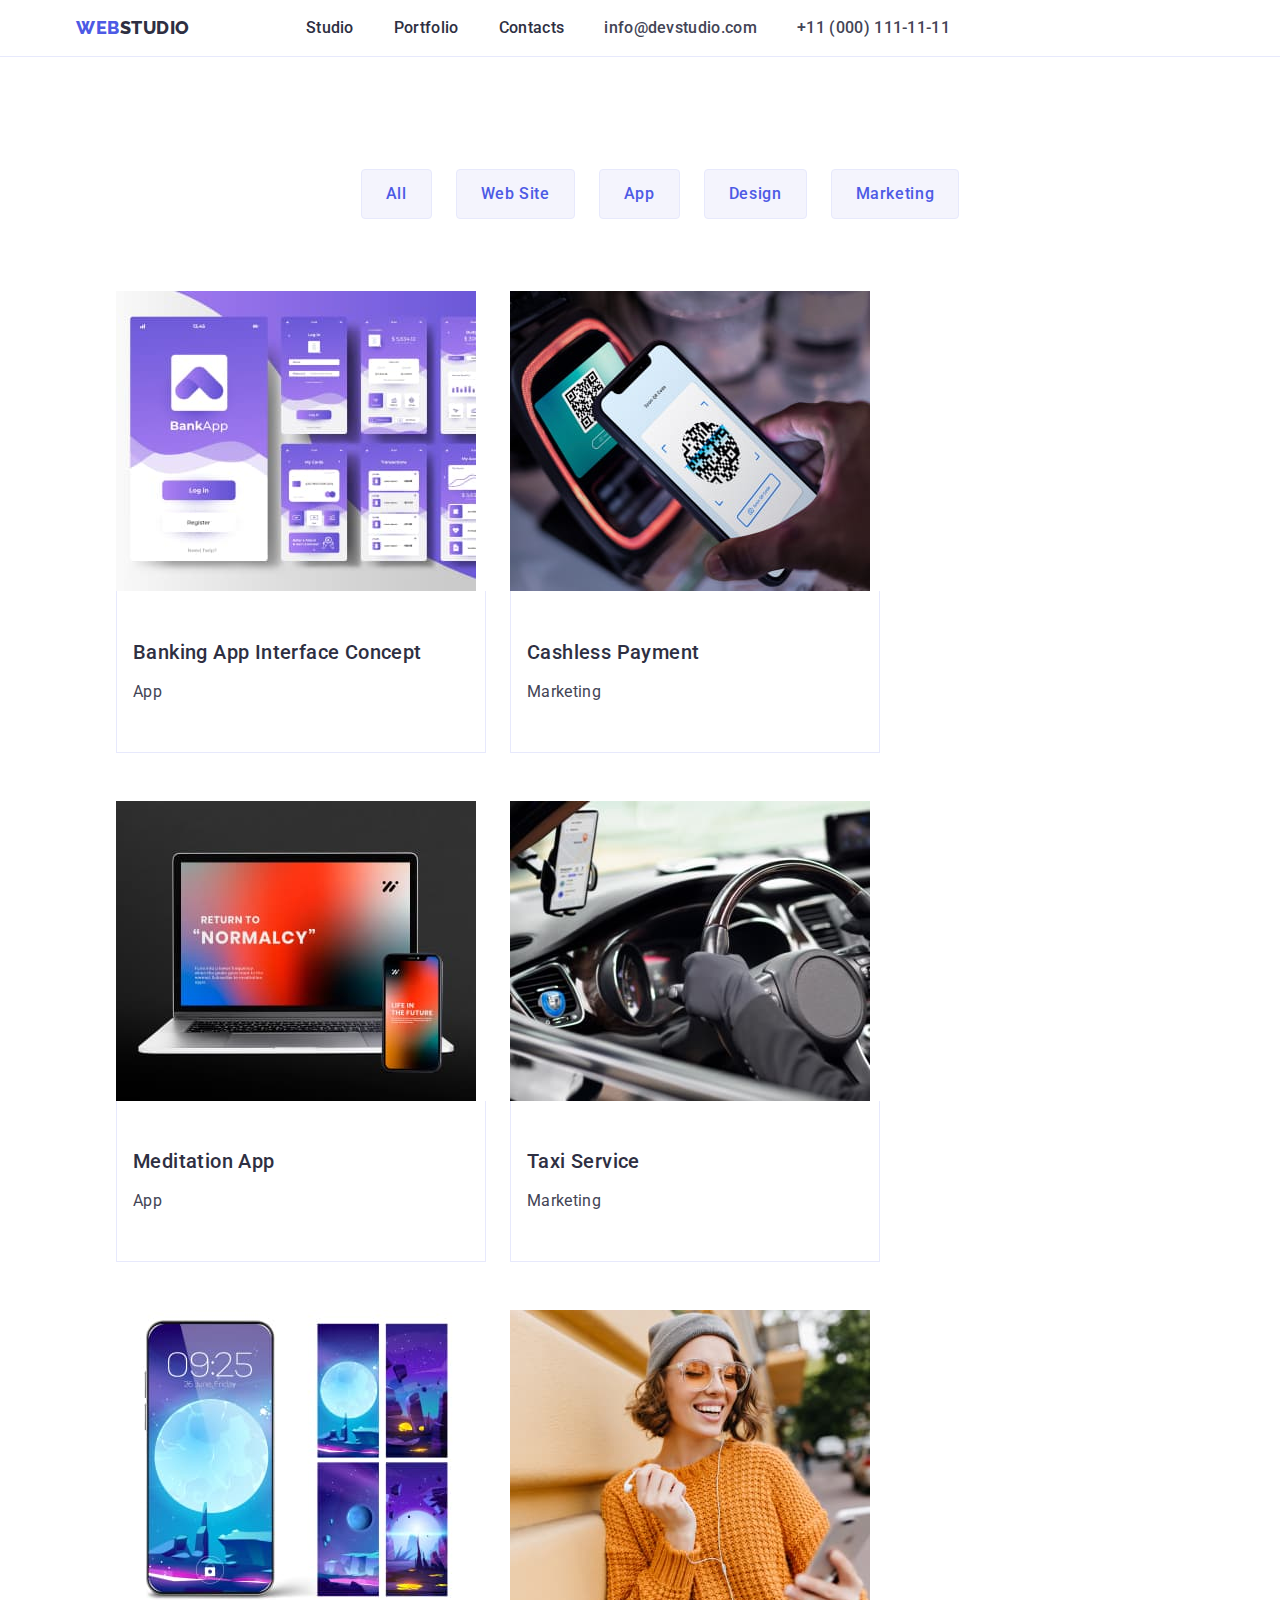
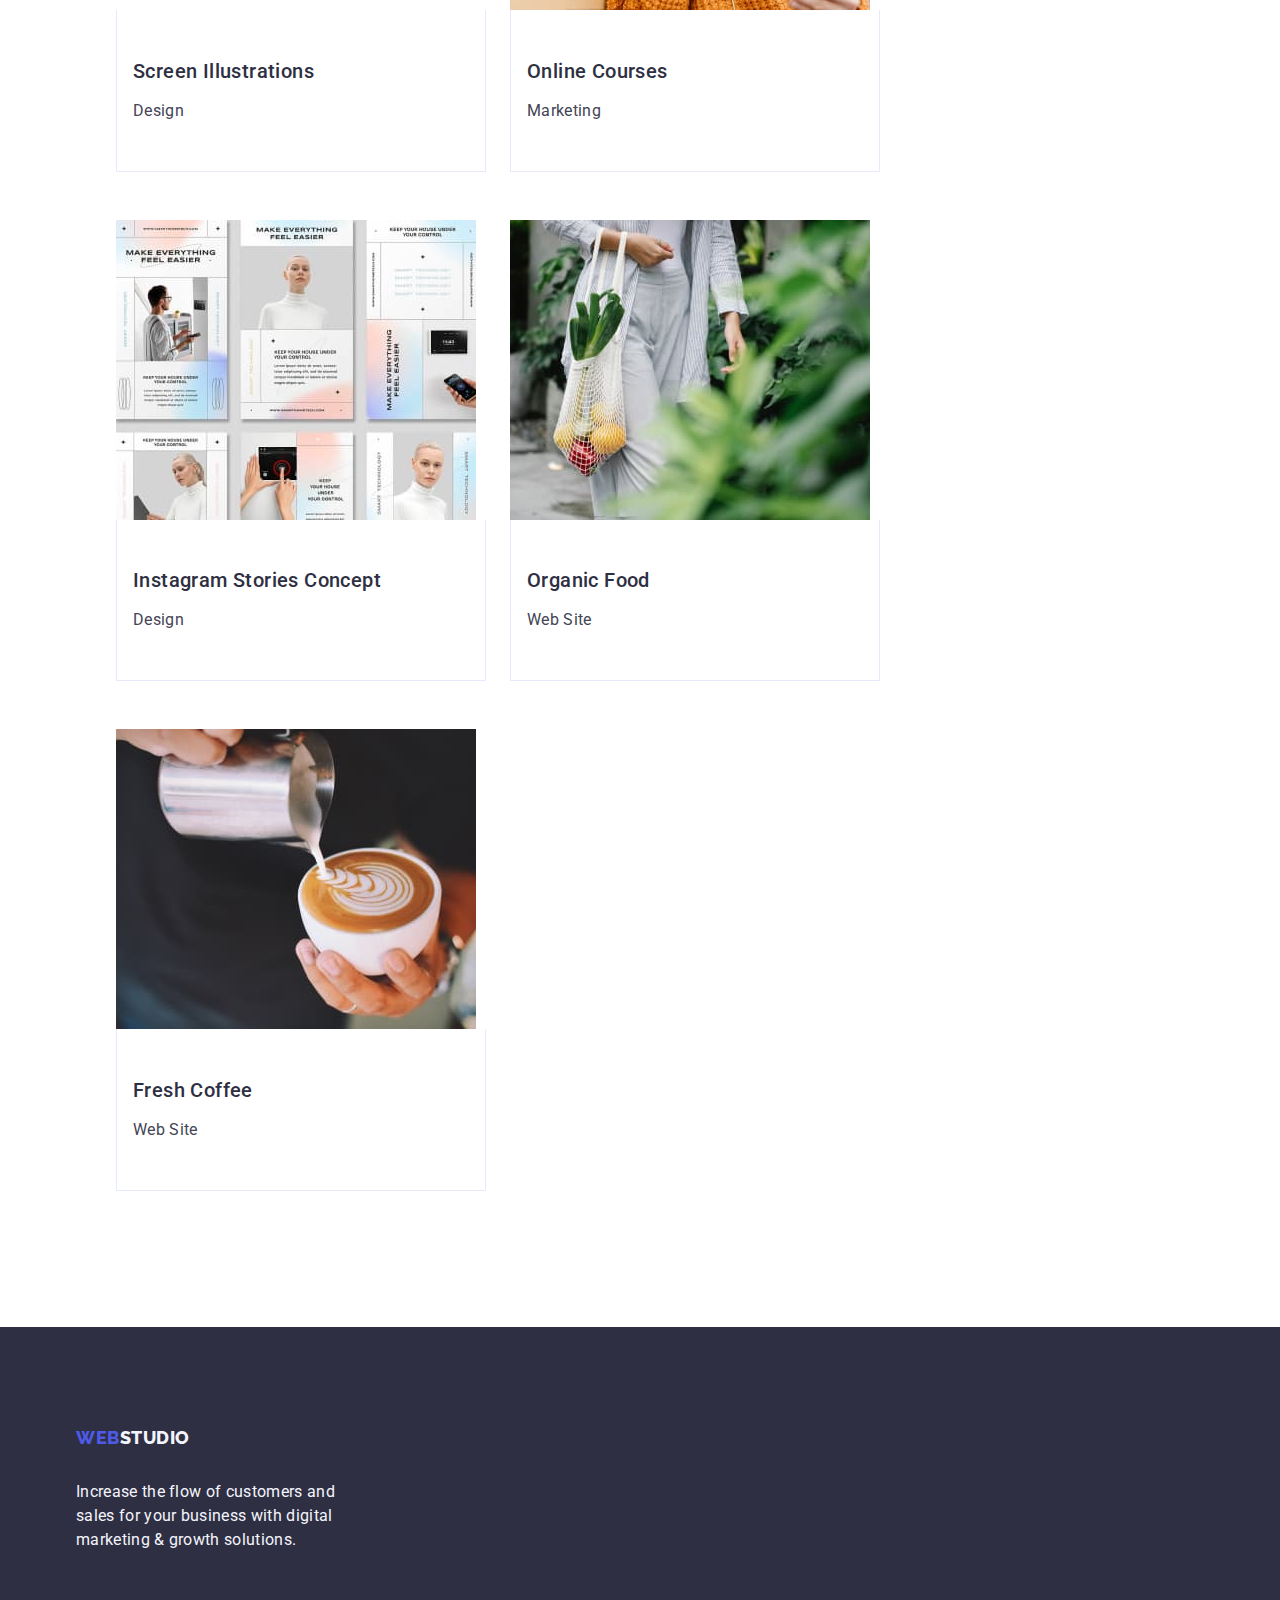
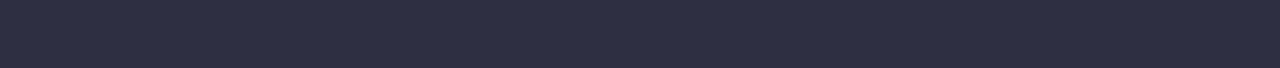
==== commit f6973289: "fsdf" ====
--- a/portfolio.html
+++ b/portfolio.html
@@ -64,7 +64,8 @@
             <ul class="portfolio-list list">
                 <li class="portfolio-list-li">
                     <a class="link" href="">
-                    <img src="./images/img-1.jpg" width="360" alt="Banking App Interface Concept">
+                    <img src="./images/img-1.jpg" width="360" 
+                    alt="Banking App Interface Concept">
                     <div class="portfolio-link">
                     <h2 class="portfolio-name">Banking App Interface Concept</h2>
                     <p class="desk-portfolio">App</p>
--- a/css/styles.css
+++ b/css/styles.css
@@ -147,7 +147,7 @@
   gap: 24px;
 }
 .secfeat-list-li {
-  width: calc((100% - 72px) / 4);
+  width: 271.5px;
 }
 .feature-name {
   font-weight: 500;
@@ -186,7 +186,7 @@
   gap: 24px;
 }
 .section-doing-list-li {
-  width: calc((100% - 48px) / 3);
+  width: calc((1158px - 48px) / 3);
 }
 /**
   |============================
@@ -211,7 +211,7 @@
   gap: 24px;
 }
 .section-team-list-li {
-  width: calc((100% - 72px) / 4);
+  width: calc((1158px - 72px) / 4);
   border-radius: 0px 0px 4px 4px;
 }
 .team-card {
@@ -299,7 +299,7 @@
   row-gap: 48px;
 }
 .portfolio-list-li {
-  width: calc((100% - 48px) / 3);
+  width: 370px;
 }
 .portfolio-link {
   padding: 32px 16px;
